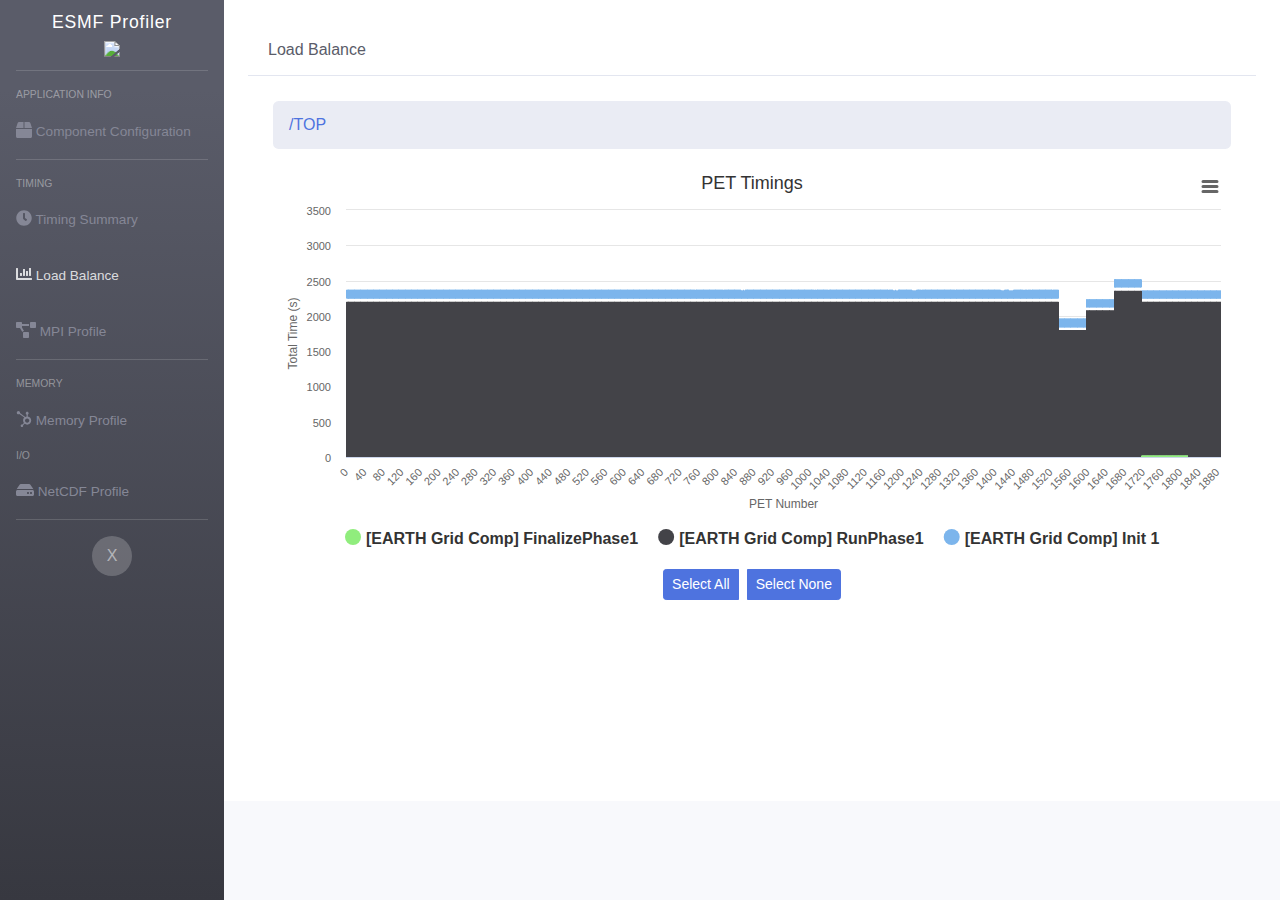
==== moorthi/index.html @ 1087b1ae "update" ====
<!doctype html><html lang="en"><head><meta charset="utf-8"/><link rel="icon" href="./favicon.ico"/><meta name="viewport" content="width=device-width,initial-scale=1"/><meta name="theme-color" content="#000000"/><meta name="description" content="Web site created using create-react-app"/><link rel="apple-touch-icon" href="./logo192.png"/><link rel="manifest" href="./manifest.json"/><link href="./static/css/main.fb5232b6.chunk.css" rel="stylesheet"></head><body><noscript>You need to enable JavaScript to run this app.</noscript><div id="root"></div><script>!function(e){function t(t){for(var n,l,p=t[0],f=t[1],i=t[2],c=0,s=[];c<p.length;c++)l=p[c],Object.prototype.hasOwnProperty.call(o,l)&&o[l]&&s.push(o[l][0]),o[l]=0;for(n in f)Object.prototype.hasOwnProperty.call(f,n)&&(e[n]=f[n]);for(a&&a(t);s.length;)s.shift()();return u.push.apply(u,i||[]),r()}function r(){for(var e,t=0;t<u.length;t++){for(var r=u[t],n=!0,p=1;p<r.length;p++){var f=r[p];0!==o[f]&&(n=!1)}n&&(u.splice(t--,1),e=l(l.s=r[0]))}return e}var n={},o={1:0},u=[];function l(t){if(n[t])return n[t].exports;var r=n[t]={i:t,l:!1,exports:{}};return e[t].call(r.exports,r,r.exports,l),r.l=!0,r.exports}l.m=e,l.c=n,l.d=function(e,t,r){l.o(e,t)||Object.defineProperty(e,t,{enumerable:!0,get:r})},l.r=function(e){"undefined"!=typeof Symbol&&Symbol.toStringTag&&Object.defineProperty(e,Symbol.toStringTag,{value:"Module"}),Object.defineProperty(e,"__esModule",{value:!0})},l.t=function(e,t){if(1&t&&(e=l(e)),8&t)return e;if(4&t&&"object"==typeof e&&e&&e.__esModule)return e;var r=Object.create(null);if(l.r(r),Object.defineProperty(r,"default",{enumerable:!0,value:e}),2&t&&"string"!=typeof e)for(var n in e)l.d(r,n,function(t){return e[t]}.bind(null,n));return r},l.n=function(e){var t=e&&e.__esModule?function(){return e.default}:function(){return e};return l.d(t,"a",t),t},l.o=function(e,t){return Object.prototype.hasOwnProperty.call(e,t)},l.p="./";var p=this.webpackJsonptemp=this.webpackJsonptemp||[],f=p.push.bind(p);p.push=t,p=p.slice();for(var i=0;i<p.length;i++)t(p[i]);var a=f;r()}([])</script><script src="./static/js/2.d996558e.chunk.js"></script><script src="./static/js/main.436c0491.chunk.js"></script></body></html>
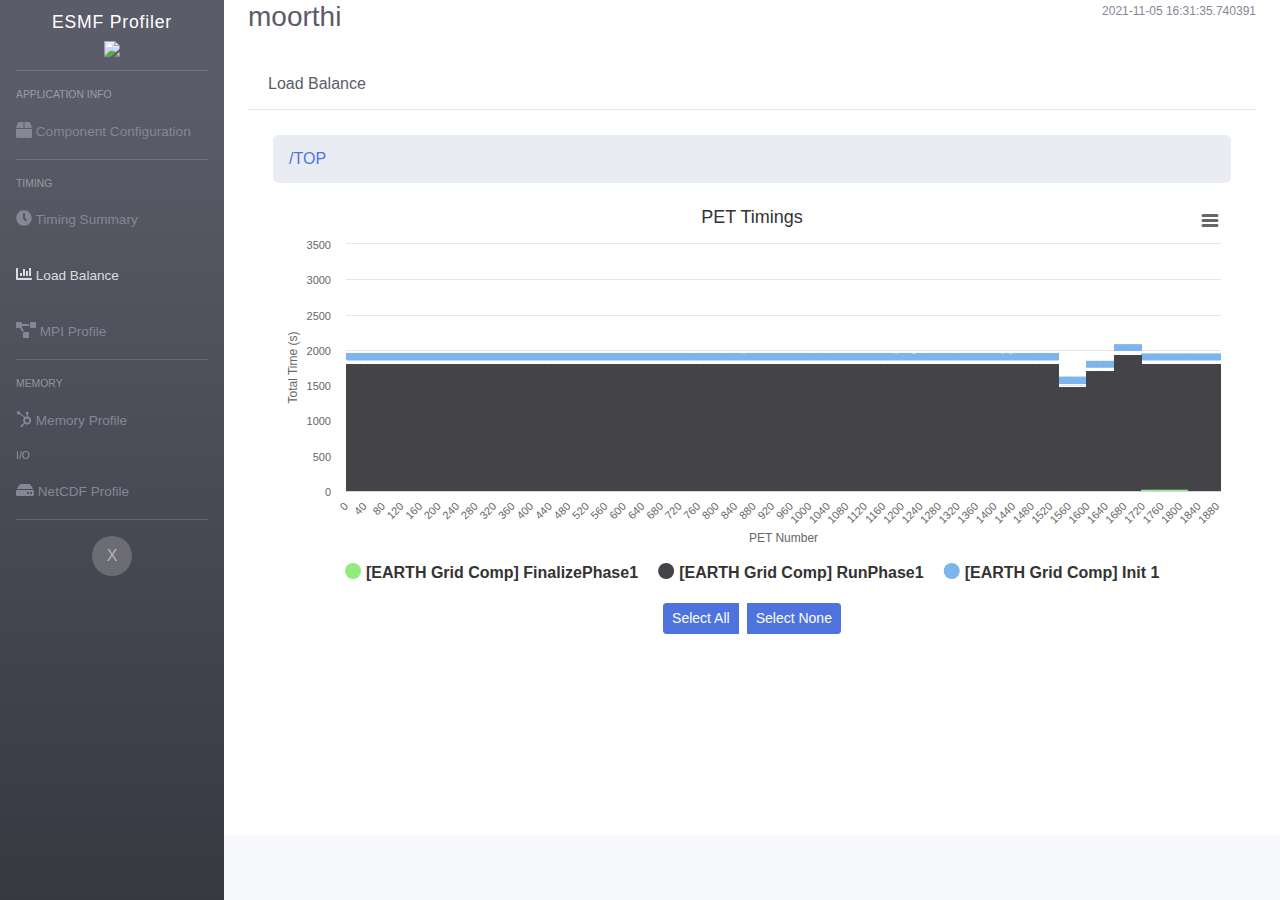
==== commit 7a0a90aa: "update" ====
--- a/moorthi/index.html
+++ b/moorthi/index.html
@@ -1 +1 @@
-<!doctype html><html lang="en"><head><meta charset="utf-8"/><link rel="icon" href="./favicon.ico"/><meta name="viewport" content="width=device-width,initial-scale=1"/><meta name="theme-color" content="#000000"/><meta name="description" content="Web site created using create-react-app"/><link rel="apple-touch-icon" href="./logo192.png"/><link rel="manifest" href="./manifest.json"/><link href="./static/css/main.fb5232b6.chunk.css" rel="stylesheet"></head><body><noscript>You need to enable JavaScript to run this app.</noscript><div id="root"></div><script>!function(e){function t(t){for(var n,l,p=t[0],f=t[1],i=t[2],c=0,s=[];c<p.length;c++)l=p[c],Object.prototype.hasOwnProperty.call(o,l)&&o[l]&&s.push(o[l][0]),o[l]=0;for(n in f)Object.prototype.hasOwnProperty.call(f,n)&&(e[n]=f[n]);for(a&&a(t);s.length;)s.shift()();return u.push.apply(u,i||[]),r()}function r(){for(var e,t=0;t<u.length;t++){for(var r=u[t],n=!0,p=1;p<r.length;p++){var f=r[p];0!==o[f]&&(n=!1)}n&&(u.splice(t--,1),e=l(l.s=r[0]))}return e}var n={},o={1:0},u=[];function l(t){if(n[t])return n[t].exports;var r=n[t]={i:t,l:!1,exports:{}};return e[t].call(r.exports,r,r.exports,l),r.l=!0,r.exports}l.m=e,l.c=n,l.d=function(e,t,r){l.o(e,t)||Object.defineProperty(e,t,{enumerable:!0,get:r})},l.r=function(e){"undefined"!=typeof Symbol&&Symbol.toStringTag&&Object.defineProperty(e,Symbol.toStringTag,{value:"Module"}),Object.defineProperty(e,"__esModule",{value:!0})},l.t=function(e,t){if(1&t&&(e=l(e)),8&t)return e;if(4&t&&"object"==typeof e&&e&&e.__esModule)return e;var r=Object.create(null);if(l.r(r),Object.defineProperty(r,"default",{enumerable:!0,value:e}),2&t&&"string"!=typeof e)for(var n in e)l.d(r,n,function(t){return e[t]}.bind(null,n));return r},l.n=function(e){var t=e&&e.__esModule?function(){return e.default}:function(){return e};return l.d(t,"a",t),t},l.o=function(e,t){return Object.prototype.hasOwnProperty.call(e,t)},l.p="./";var p=this.webpackJsonptemp=this.webpackJsonptemp||[],f=p.push.bind(p);p.push=t,p=p.slice();for(var i=0;i<p.length;i++)t(p[i]);var a=f;r()}([])</script><script src="./static/js/2.d996558e.chunk.js"></script><script src="./static/js/main.436c0491.chunk.js"></script></body></html>+<!doctype html><html lang="en"><head><meta charset="utf-8"/><link rel="icon" href="./favicon.ico"/><meta name="viewport" content="width=device-width,initial-scale=1"/><meta name="theme-color" content="#000000"/><meta name="description" content="Web site created using create-react-app"/><link rel="apple-touch-icon" href="./logo192.png"/><link rel="manifest" href="./manifest.json"/><link href="./static/css/main.df43c509.chunk.css" rel="stylesheet"></head><body><noscript>You need to enable JavaScript to run this app.</noscript><div id="root"></div><script>!function(e){function t(t){for(var n,l,p=t[0],f=t[1],i=t[2],c=0,s=[];c<p.length;c++)l=p[c],Object.prototype.hasOwnProperty.call(o,l)&&o[l]&&s.push(o[l][0]),o[l]=0;for(n in f)Object.prototype.hasOwnProperty.call(f,n)&&(e[n]=f[n]);for(a&&a(t);s.length;)s.shift()();return u.push.apply(u,i||[]),r()}function r(){for(var e,t=0;t<u.length;t++){for(var r=u[t],n=!0,p=1;p<r.length;p++){var f=r[p];0!==o[f]&&(n=!1)}n&&(u.splice(t--,1),e=l(l.s=r[0]))}return e}var n={},o={1:0},u=[];function l(t){if(n[t])return n[t].exports;var r=n[t]={i:t,l:!1,exports:{}};return e[t].call(r.exports,r,r.exports,l),r.l=!0,r.exports}l.m=e,l.c=n,l.d=function(e,t,r){l.o(e,t)||Object.defineProperty(e,t,{enumerable:!0,get:r})},l.r=function(e){"undefined"!=typeof Symbol&&Symbol.toStringTag&&Object.defineProperty(e,Symbol.toStringTag,{value:"Module"}),Object.defineProperty(e,"__esModule",{value:!0})},l.t=function(e,t){if(1&t&&(e=l(e)),8&t)return e;if(4&t&&"object"==typeof e&&e&&e.__esModule)return e;var r=Object.create(null);if(l.r(r),Object.defineProperty(r,"default",{enumerable:!0,value:e}),2&t&&"string"!=typeof e)for(var n in e)l.d(r,n,function(t){return e[t]}.bind(null,n));return r},l.n=function(e){var t=e&&e.__esModule?function(){return e.default}:function(){return e};return l.d(t,"a",t),t},l.o=function(e,t){return Object.prototype.hasOwnProperty.call(e,t)},l.p="./";var p=this.webpackJsonptemp=this.webpackJsonptemp||[],f=p.push.bind(p);p.push=t,p=p.slice();for(var i=0;i<p.length;i++)t(p[i]);var a=f;r()}([])</script><script src="./static/js/2.e085c2a5.chunk.js"></script><script src="./static/js/main.743a8a45.chunk.js"></script></body></html>